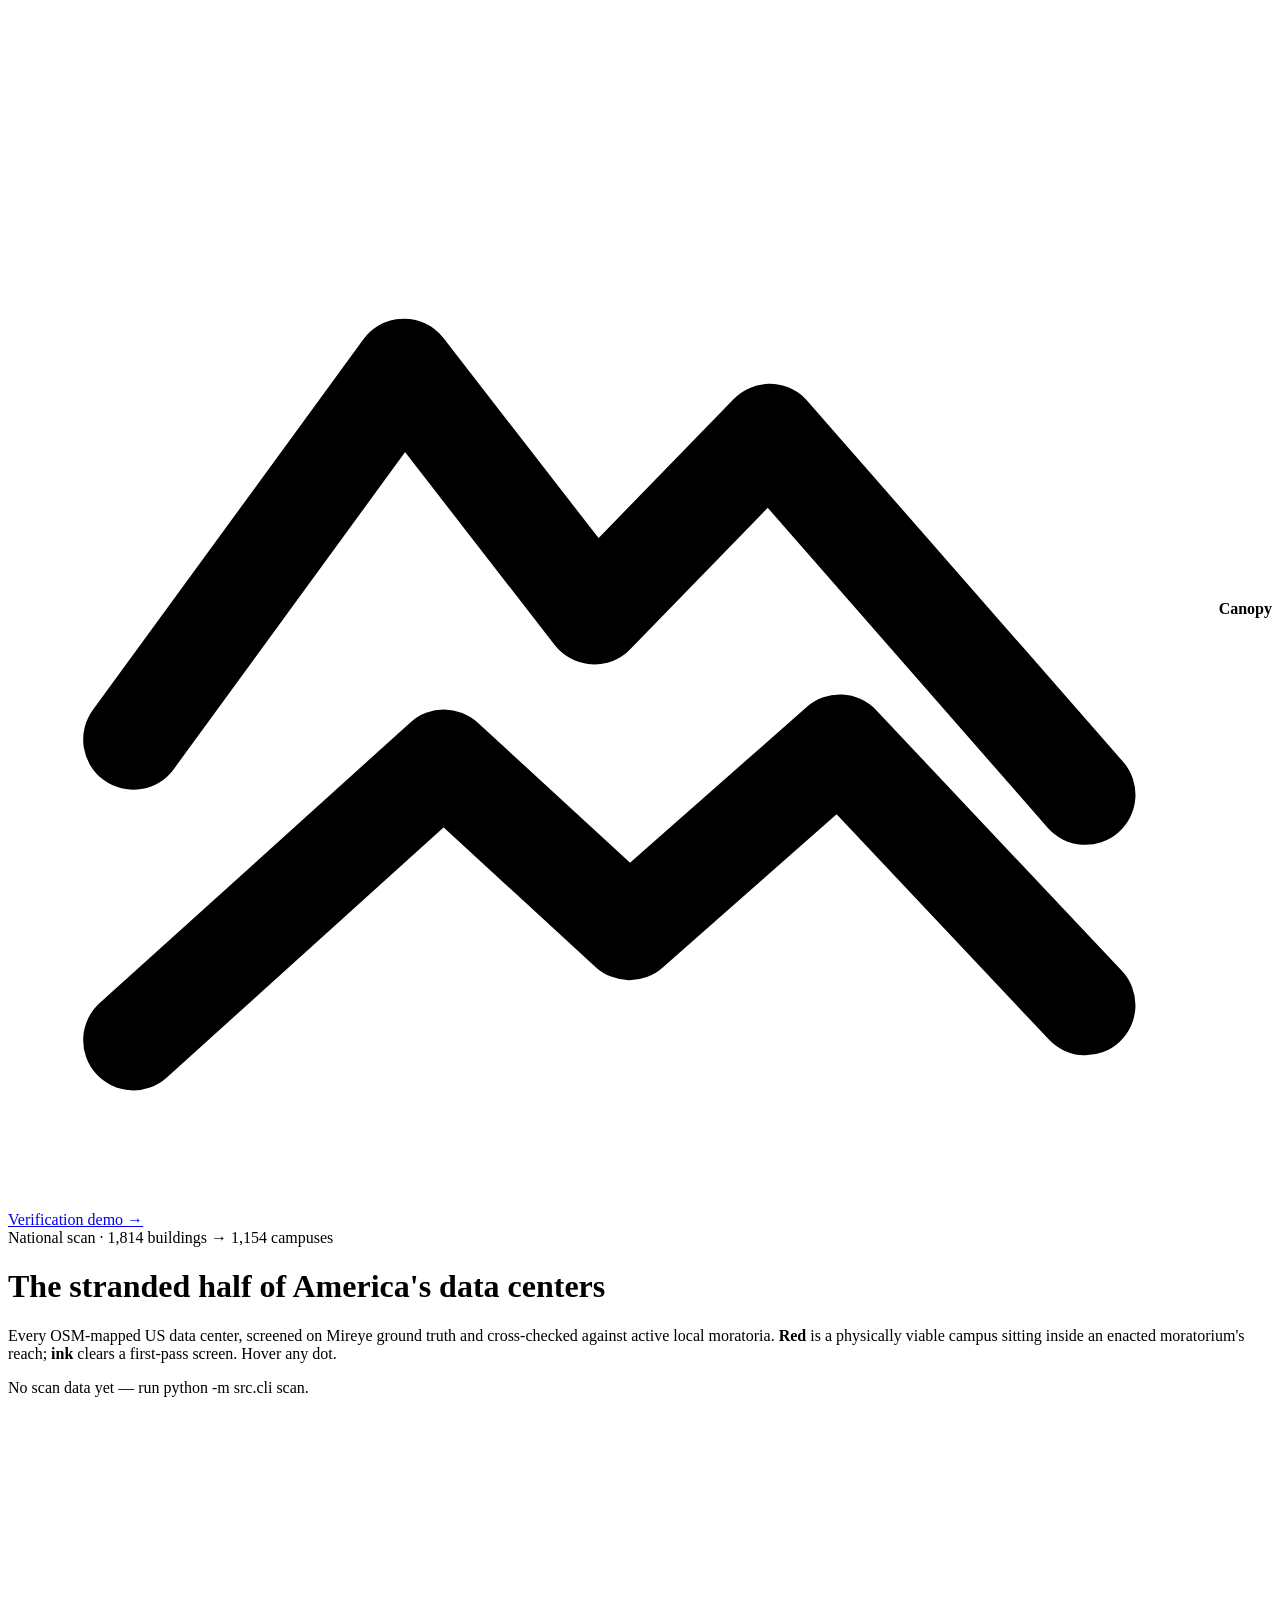
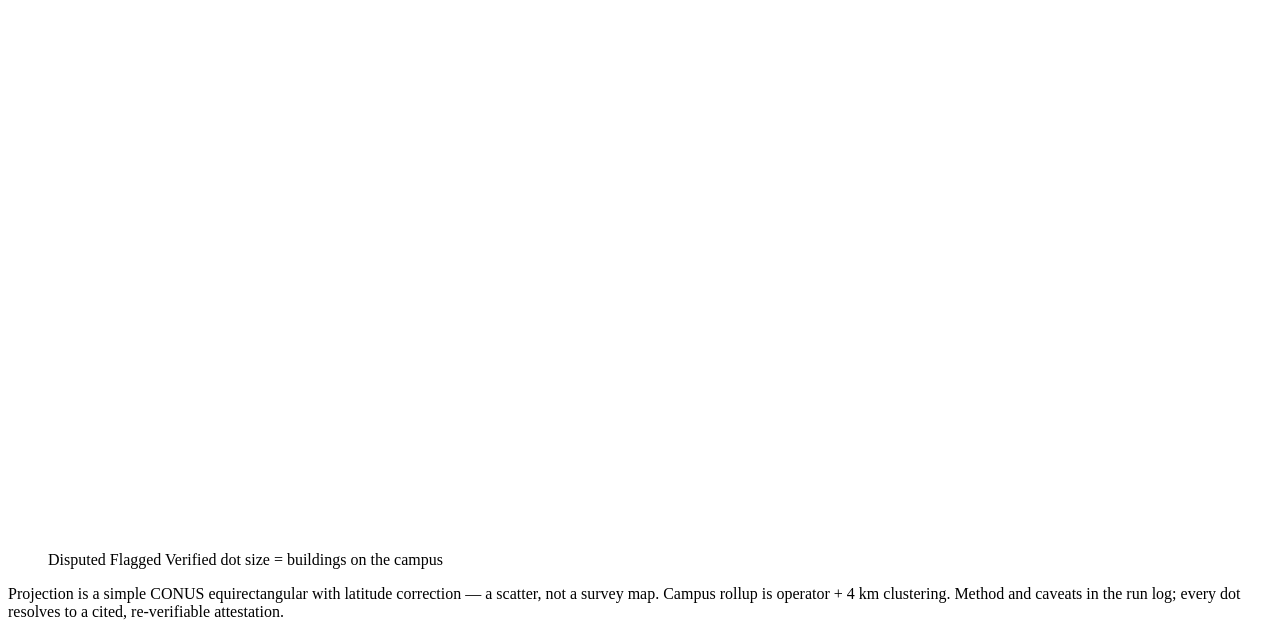
==== web/map.html @ 3ff2224b "feat(web): national map view of the stranded-half finding A /map page plots all 1,154 campuses as a " ====
<!doctype html>
<html lang="en">
<head>
<meta charset="utf-8">
<meta name="viewport" content="width=device-width, initial-scale=1">
<title>Canopy — the stranded half of America's data centers</title>
<link rel="icon" href="/static/img/logo.svg" type="image/svg+xml">
<link rel="preconnect" href="https://fonts.googleapis.com">
<link rel="preconnect" href="https://fonts.gstatic.com" crossorigin>
<link href="https://fonts.googleapis.com/css2?family=Inter+Tight:wght@400;500;600;700&family=JetBrains+Mono:wght@400;500;600&display=swap" rel="stylesheet">
<link rel="stylesheet" href="/static/style.css?v=14">
</head>
<body>

<header class="topbar">
  <div class="brand">
    <a href="/" style="display:flex;align-items:center;gap:.5rem;color:inherit;text-decoration:none;border:0">
      <svg viewBox="0 0 24 24" aria-hidden="true" fill="none" stroke="currentColor" stroke-width="2" stroke-linecap="round" stroke-linejoin="round"><path d="M2.5 14.6 7.9 7.2l3.8 4.9 3.5-3.6 6.3 7.2"/><path d="M2.5 20.6 8.7 15l3.7 3.4 4.2-3.7 4.9 5.2"/></svg>
      <b>Canopy</b>
    </a>
  </div>
  <div class="label"><a href="/">Verification demo →</a></div>
</header>

<div class="wrap map-wrap">
  <div class="map-head">
    <span class="label">National scan · 1,814 buildings → 1,154 campuses</span>
    <h1 class="display">The stranded half of America's data centers</h1>
    <p class="lede">Every OSM-mapped US data center, screened on Mireye ground truth and cross-checked
    against active local moratoria. <b class="accent">Red</b> is a physically viable campus sitting inside
    an enacted moratorium's reach; <b>ink</b> clears a first-pass screen. Hover any dot.</p>
  </div>

  <div class="map-stats" id="stats"></div>

  <figure class="map-figure">
    <svg id="map" viewBox="0 0 1000 620" role="img" aria-label="Map of US data centers by permitting risk"></svg>
    <div class="map-legend">
      <span><i class="dot-disputed"></i> Disputed</span>
      <span><i class="dot-flagged"></i> Flagged</span>
      <span><i class="dot-verified"></i> Verified</span>
      <span class="dim">dot size = buildings on the campus</span>
    </div>
    <div id="tip" class="map-tip" hidden></div>
  </figure>

  <p class="foot-note dim">Projection is a simple CONUS equirectangular with latitude correction —
  a scatter, not a survey map. Campus rollup is operator + 4&nbsp;km clustering. Method and caveats
  in the run log; every dot resolves to a cited, re-verifiable attestation.</p>
</div>

<script>
const NS = "http://www.w3.org/2000/svg";
const VERDICT_COLOR = { disputed: "var(--accent)", flagged: "var(--warn)", verified: "var(--ink-3)" };
// CONUS bounds; points outside (a few strays) are clamped in.
const B = { latMin: 24.0, latMax: 49.5, lngMin: -125.0, lngMax: -66.5 };
const W = 1000, H = 620, PAD = 24;
const MEAN_LAT_COS = Math.cos((B.latMin + B.latMax) / 2 * Math.PI / 180);

function project(lat, lng) {
  const x0 = B.lngMin, x1 = B.lngMax;
  const nx = (lng - x0) / (x1 - x0);
  const ny = (lat - B.latMin) / (B.latMax - B.latMin);
  // width driven by longitude corrected for latitude convergence, centered
  const spanX = (W - 2 * PAD);
  const x = PAD + nx * spanX;
  const y = PAD + (1 - ny) * (H - 2 * PAD);
  return [x, y];
}

async function main() {
  let rows;
  try {
    const r = await fetch("/scan/campuses");
    if (!r.ok) throw new Error(await r.text());
    rows = await r.json();
  } catch (e) {
    document.getElementById("stats").innerHTML =
      `<div class="error">No scan data yet — run <span class="mono">python -m src.cli scan</span>.</div>`;
    return;
  }

  const svg = document.getElementById("map");
  const counts = { disputed: 0, flagged: 0, verified: 0 };

  // Draw verified first, disputed last, so the red sits on top and reads as the story.
  const order = { verified: 0, flagged: 1, disputed: 2 };
  rows.sort((a, b) => order[a.verdict] - order[b.verdict]);

  for (const c of rows) {
    counts[c.verdict] = (counts[c.verdict] || 0) + 1;
    const [x, y] = project(c.lat, c.lng);
    if (x < 0 || x > W || y < 0 || y > H) continue;
    const dot = document.createElementNS(NS, "circle");
    dot.setAttribute("cx", x.toFixed(1));
    dot.setAttribute("cy", y.toFixed(1));
    dot.setAttribute("r", (1.7 + Math.min(3, Math.log2((c.building_count || 1) + 1))).toFixed(1));
    dot.setAttribute("fill", VERDICT_COLOR[c.verdict] || "var(--ink-3)");
    dot.setAttribute("fill-opacity", c.verdict === "verified" ? "0.5" : "0.85");
    dot.classList.add("mdot");
    dot.addEventListener("pointerenter", (e) => showTip(e, c));
    dot.addEventListener("pointerleave", hideTip);
    svg.appendChild(dot);
  }

  const total = rows.length;
  const pct = (n) => Math.round(n / total * 100);
  document.getElementById("stats").innerHTML = `
    <div class="stat"><span class="stat-n accent">${counts.disputed}</span><span class="stat-l">Disputed · ${pct(counts.disputed)}%</span></div>
    <div class="stat"><span class="stat-n">${counts.verified}</span><span class="stat-l">Verified · ${pct(counts.verified)}%</span></div>
    <div class="stat"><span class="stat-n">${counts.flagged}</span><span class="stat-l">Flagged · ${pct(counts.flagged)}%</span></div>
    <div class="stat"><span class="stat-n">${total}</span><span class="stat-l">Campuses screened</span></div>`;
}

const tip = () => document.getElementById("tip");
function showTip(e, c) {
  const t = tip();
  const perm = c.permitting == null ? "—" : c.permitting.toFixed(2);
  t.innerHTML = `<b>${esc(c.name)}</b> <span class="dim">${esc(c.operator || "")}</span><br>
    <span class="badge ${esc(c.verdict)}">${esc(c.verdict)}</span>
    <span class="mono">stranded ${c.stranded_viability.toFixed(2)} · phys ${c.physical_mean.toFixed(2)} · permit ${perm}</span><br>
    <span class="dim mono">${c.building_count} building${c.building_count === 1 ? "" : "s"}${c.top_lever ? " · " + esc(c.top_lever) : ""}</span>`;
  t.hidden = false;
  const rect = document.getElementById("map").getBoundingClientRect();
  const fx = e.clientX - rect.left, fy = e.clientY - rect.top;
  t.style.left = Math.min(rect.width - 240, fx + 14) + "px";
  t.style.top = (fy + 14) + "px";
}
function hideTip() { tip().hidden = true; }
const esc = (s) => String(s ?? "").replace(/[&<>"]/g, m => ({ "&": "&amp;", "<": "&lt;", ">": "&gt;", '"': "&quot;" }[m]));

main();
</script>
</body>
</html>
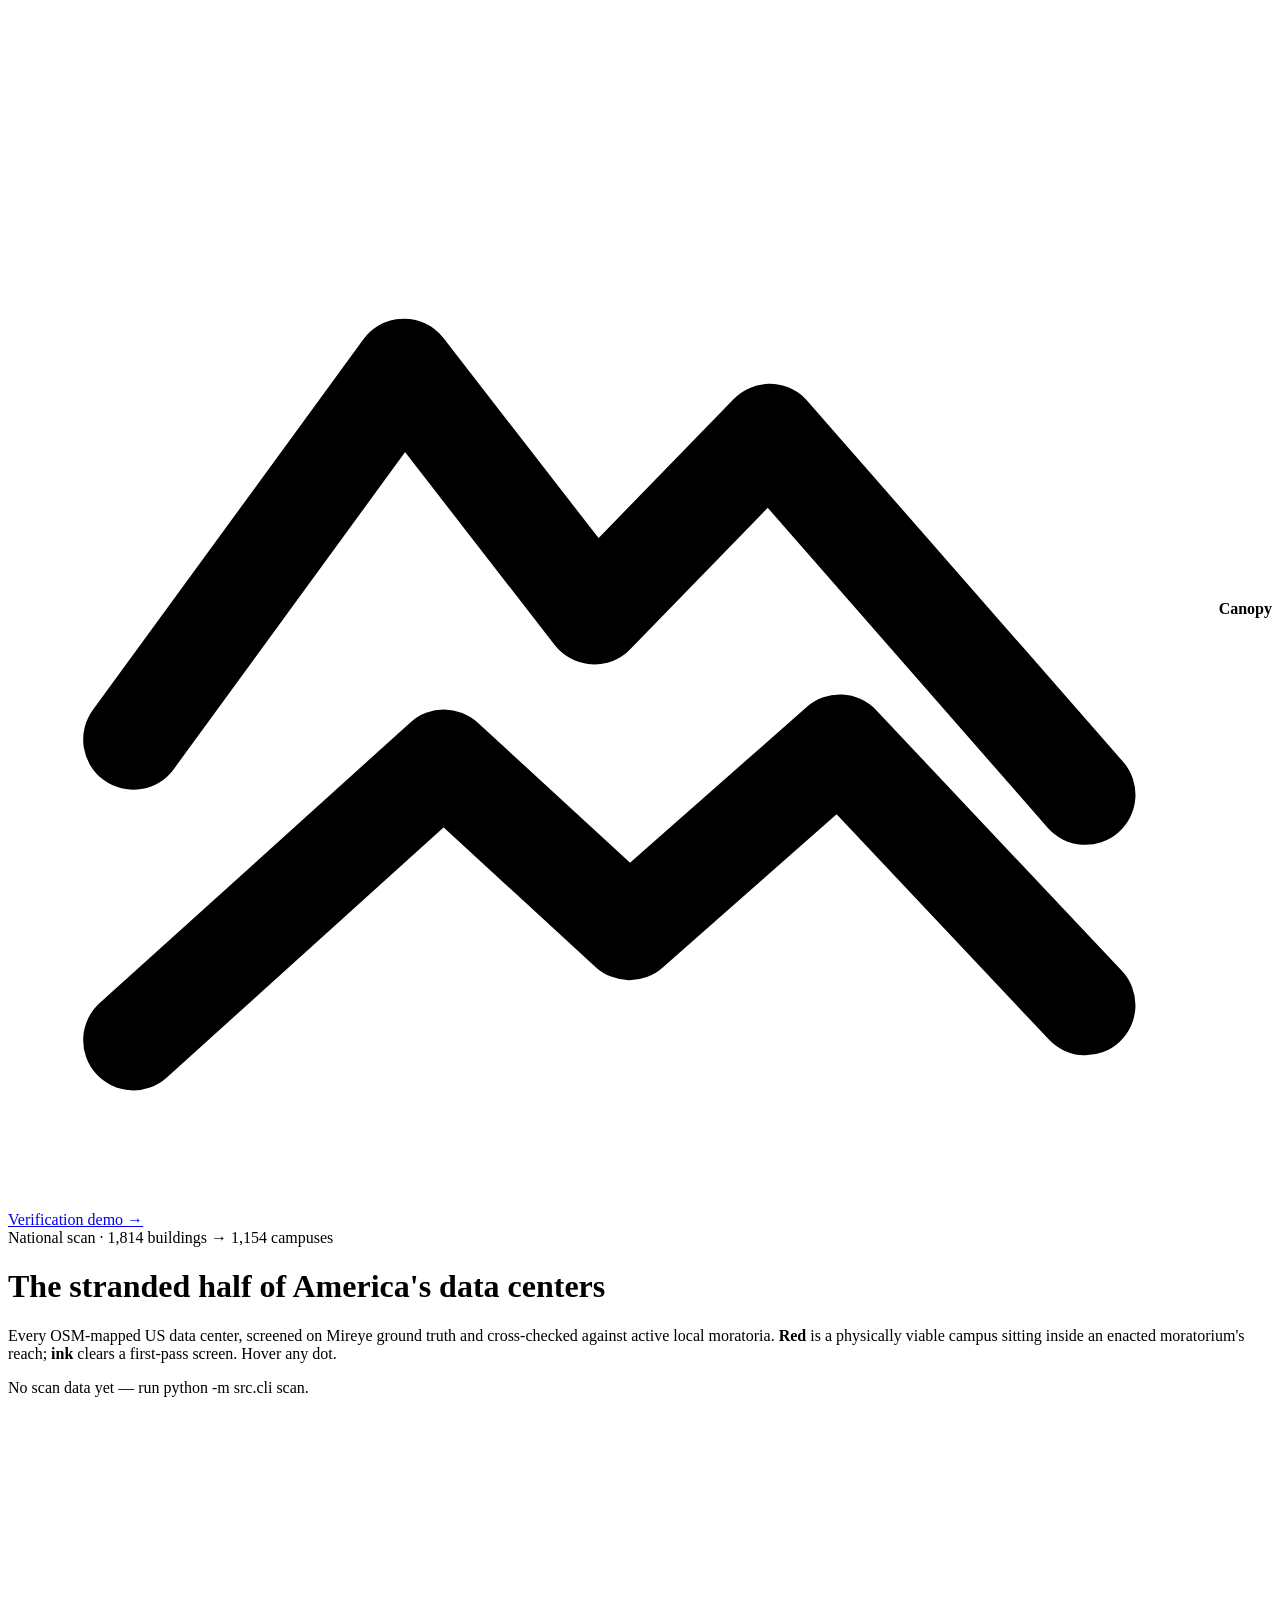
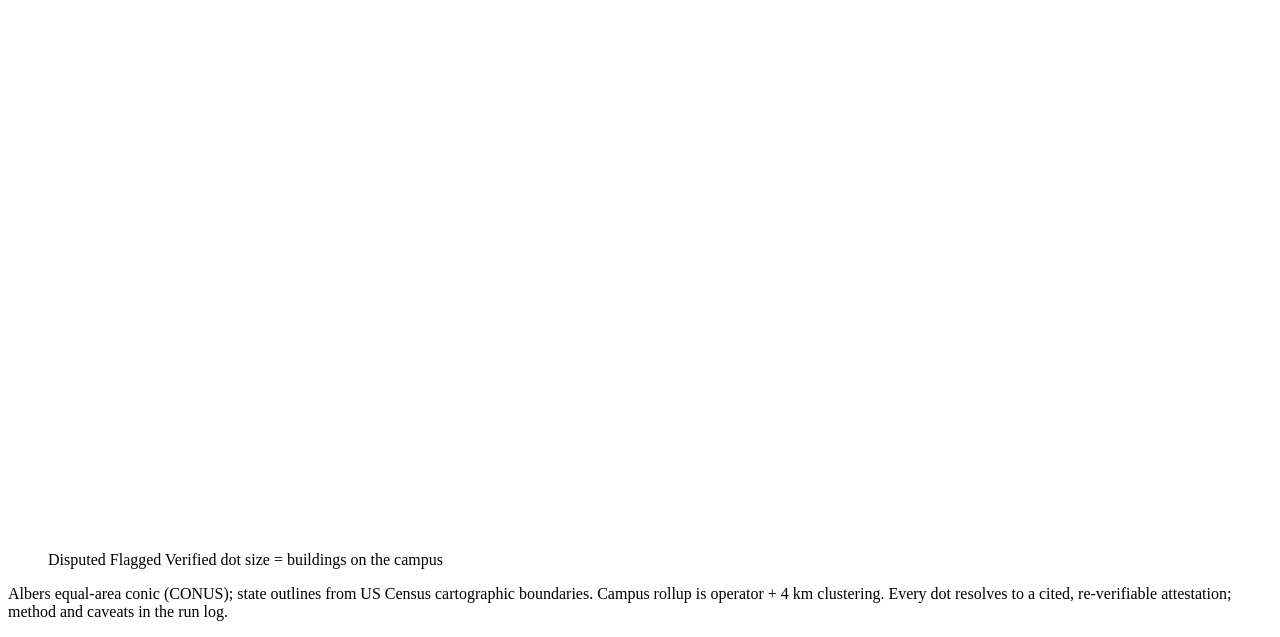
==== commit e3df0db1: "fix(map): real US map — Albers projection + Census state outlines The scatter read as a random dot c" ====
--- a/web/map.html
+++ b/web/map.html
@@ -8,7 +8,7 @@
 <link rel="preconnect" href="https://fonts.googleapis.com">
 <link rel="preconnect" href="https://fonts.gstatic.com" crossorigin>
 <link href="https://fonts.googleapis.com/css2?family=Inter+Tight:wght@400;500;600;700&family=JetBrains+Mono:wght@400;500;600&display=swap" rel="stylesheet">
-<link rel="stylesheet" href="/static/style.css?v=14">
+<link rel="stylesheet" href="/static/style.css?v=15">
 </head>
 <body>
 
@@ -44,31 +44,88 @@
     <div id="tip" class="map-tip" hidden></div>
   </figure>
 
-  <p class="foot-note dim">Projection is a simple CONUS equirectangular with latitude correction —
-  a scatter, not a survey map. Campus rollup is operator + 4&nbsp;km clustering. Method and caveats
-  in the run log; every dot resolves to a cited, re-verifiable attestation.</p>
+  <p class="foot-note dim">Albers equal-area conic (CONUS); state outlines from US Census cartographic
+  boundaries. Campus rollup is operator + 4&nbsp;km clustering. Every dot resolves to a cited,
+  re-verifiable attestation; method and caveats in the run log.</p>
 </div>
 
 <script>
 const NS = "http://www.w3.org/2000/svg";
 const VERDICT_COLOR = { disputed: "var(--accent)", flagged: "var(--warn)", verified: "var(--ink-3)" };
-// CONUS bounds; points outside (a few strays) are clamped in.
-const B = { latMin: 24.0, latMax: 49.5, lngMin: -125.0, lngMax: -66.5 };
-const W = 1000, H = 620, PAD = 24;
-const MEAN_LAT_COS = Math.cos((B.latMin + B.latMax) / 2 * Math.PI / 180);
+const W = 1000, H = 620, PAD = 30;
+const RAD = Math.PI / 180;
 
+// Albers equal-area conic — the standard CONUS projection, so the country reads as itself
+// instead of a stretched rectangle. Standard parallels 29.5°/45.5°, centred on -96°.
+const P1 = 29.5 * RAD, P2 = 45.5 * RAD, LAT0 = 37.5 * RAD, LNG0 = -96;
+const N = 0.5 * (Math.sin(P1) + Math.sin(P2));
+const C = Math.cos(P1) ** 2 + 2 * N * Math.sin(P1);
+const RHO0 = Math.sqrt(C - 2 * N * Math.sin(LAT0)) / N;
+
+function albersRaw(lat, lng) {
+  const theta = N * ((lng - LNG0) * RAD);
+  const rho = Math.sqrt(C - 2 * N * Math.sin(lat * RAD)) / N;
+  return [rho * Math.sin(theta), RHO0 - rho * Math.cos(theta)];
+}
+
+// Fit the raw projection into the viewport: computed once from the state outlines so the
+// dots and the map share the exact same transform.
+let FIT = null;
+function fitFrom(bounds) {
+  const s = Math.min((W - 2 * PAD) / (bounds.maxx - bounds.minx),
+                     (H - 2 * PAD) / (bounds.maxy - bounds.miny));
+  const tx = (W - s * (bounds.maxx + bounds.minx)) / 2;
+  const ty = (H - s * (bounds.maxy + bounds.miny)) / 2;
+  FIT = { s, tx, ty };
+}
 function project(lat, lng) {
-  const x0 = B.lngMin, x1 = B.lngMax;
-  const nx = (lng - x0) / (x1 - x0);
-  const ny = (lat - B.latMin) / (B.latMax - B.latMin);
-  // width driven by longitude corrected for latitude convergence, centered
-  const spanX = (W - 2 * PAD);
-  const x = PAD + nx * spanX;
-  const y = PAD + (1 - ny) * (H - 2 * PAD);
-  return [x, y];
+  const [rx, ry] = albersRaw(lat, lng);
+  return [rx * FIT.s + FIT.tx, ry * FIT.s + FIT.ty];
+}
+
+function drawOutline(svg, states) {
+  // First pass: raw bounds across every ring, to compute FIT.
+  let minx = Infinity, miny = Infinity, maxx = -Infinity, maxy = -Infinity;
+  const polys = [];
+  for (const st of states) {
+    const geom = st.geometry;
+    const multi = geom.type === "MultiPolygon" ? geom.coordinates : [geom.coordinates];
+    for (const poly of multi) {
+      for (const ring of poly) {
+        const pts = ring.map(([lng, lat]) => albersRaw(lat, lng));
+        for (const [x, y] of pts) {
+          if (x < minx) minx = x; if (x > maxx) maxx = x;
+          if (y < miny) miny = y; if (y > maxy) maxy = y;
+        }
+        polys.push(pts);
+      }
+    }
+  }
+  fitFrom({ minx, miny, maxx, maxy });
+  // Second pass: emit scaled paths.
+  const g = document.createElementNS(NS, "g");
+  g.setAttribute("class", "states");
+  for (const pts of polys) {
+    const path = document.createElementNS(NS, "path");
+    let d = "";
+    pts.forEach(([x, y], i) => { d += (i ? "L" : "M") + (x * FIT.s + FIT.tx).toFixed(1) + " " + (y * FIT.s + FIT.ty).toFixed(1); });
+    path.setAttribute("d", d + "Z");
+    g.appendChild(path);
+  }
+  svg.appendChild(g);
 }
 
 async function main() {
+  const svg = document.getElementById("map");
+
+  // Outline first (so FIT exists and dots align to it), then the campuses.
+  let states = [];
+  try {
+    states = (await (await fetch("/static/us-states.json")).json()).states;
+    drawOutline(svg, states);
+  } catch (e) { /* no outline — fall back to fixed bounds below */ }
+  if (!FIT) fitFrom({ ...albersBoundsFallback() });
+
   let rows;
   try {
     const r = await fetch("/scan/campuses");
@@ -80,23 +137,20 @@
     return;
   }
 
-  const svg = document.getElementById("map");
   const counts = { disputed: 0, flagged: 0, verified: 0 };
-
-  // Draw verified first, disputed last, so the red sits on top and reads as the story.
-  const order = { verified: 0, flagged: 1, disputed: 2 };
+  const order = { verified: 0, flagged: 1, disputed: 2 };  // red drawn last, on top
   rows.sort((a, b) => order[a.verdict] - order[b.verdict]);
 
   for (const c of rows) {
     counts[c.verdict] = (counts[c.verdict] || 0) + 1;
     const [x, y] = project(c.lat, c.lng);
-    if (x < 0 || x > W || y < 0 || y > H) continue;
+    if (x < -20 || x > W + 20 || y < -20 || y > H + 20) continue;
     const dot = document.createElementNS(NS, "circle");
     dot.setAttribute("cx", x.toFixed(1));
     dot.setAttribute("cy", y.toFixed(1));
-    dot.setAttribute("r", (1.7 + Math.min(3, Math.log2((c.building_count || 1) + 1))).toFixed(1));
+    dot.setAttribute("r", (1.6 + Math.min(2.6, Math.log2((c.building_count || 1) + 1))).toFixed(1));
     dot.setAttribute("fill", VERDICT_COLOR[c.verdict] || "var(--ink-3)");
-    dot.setAttribute("fill-opacity", c.verdict === "verified" ? "0.5" : "0.85");
+    dot.setAttribute("fill-opacity", c.verdict === "verified" ? "0.55" : "0.9");
     dot.classList.add("mdot");
     dot.addEventListener("pointerenter", (e) => showTip(e, c));
     dot.addEventListener("pointerleave", hideTip);
@@ -110,6 +164,15 @@
     <div class="stat"><span class="stat-n">${counts.verified}</span><span class="stat-l">Verified · ${pct(counts.verified)}%</span></div>
     <div class="stat"><span class="stat-n">${counts.flagged}</span><span class="stat-l">Flagged · ${pct(counts.flagged)}%</span></div>
     <div class="stat"><span class="stat-n">${total}</span><span class="stat-l">Campuses screened</span></div>`;
+}
+
+function albersBoundsFallback() {
+  // If the outline fails to load, fit to the CONUS corners so dots still land sensibly.
+  const corners = [[49.4, -125], [49.4, -66.9], [24.5, -66.9], [24.5, -125]].map(([la, ln]) => albersRaw(la, ln));
+  return {
+    minx: Math.min(...corners.map(c => c[0])), maxx: Math.max(...corners.map(c => c[0])),
+    miny: Math.min(...corners.map(c => c[1])), maxy: Math.max(...corners.map(c => c[1])),
+  };
 }
 
 const tip = () => document.getElementById("tip");
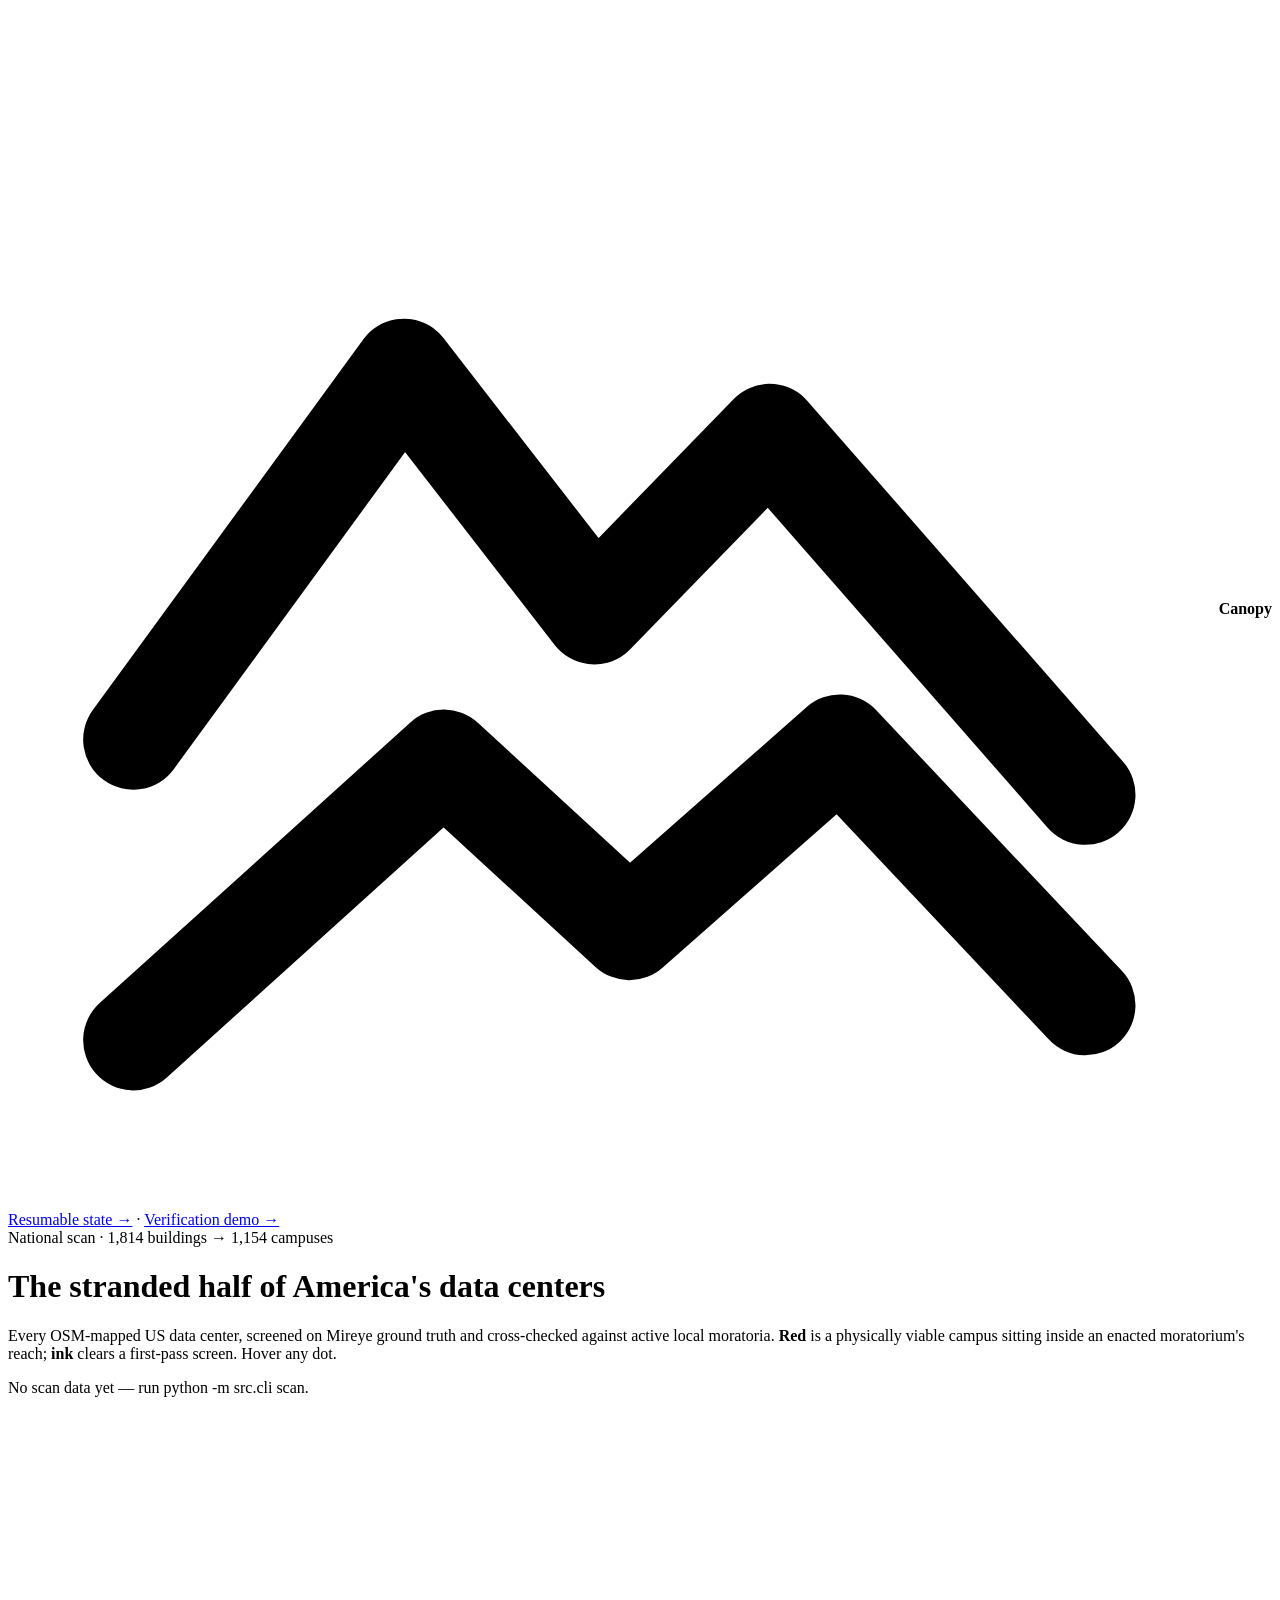
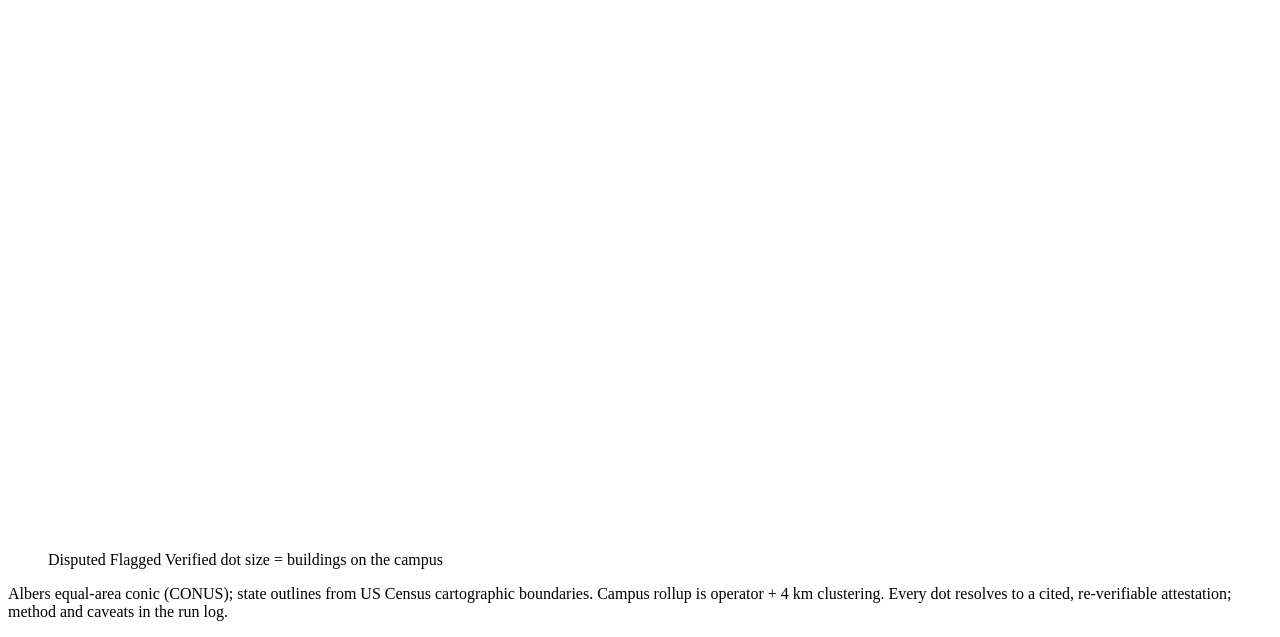
==== commit 795c0e08: "feat(scan): resumable-state demo UI — the checkpoint made clickable New /scan/resume-ui page + /scan" ====
--- a/web/map.html
+++ b/web/map.html
@@ -8,7 +8,7 @@
 <link rel="preconnect" href="https://fonts.googleapis.com">
 <link rel="preconnect" href="https://fonts.gstatic.com" crossorigin>
 <link href="https://fonts.googleapis.com/css2?family=Inter+Tight:wght@400;500;600;700&family=JetBrains+Mono:wght@400;500;600&display=swap" rel="stylesheet">
-<link rel="stylesheet" href="/static/style.css?v=15">
+<link rel="stylesheet" href="/static/style.css?v=17">
 </head>
 <body>
 
@@ -19,7 +19,7 @@
       <b>Canopy</b>
     </a>
   </div>
-  <div class="label"><a href="/">Verification demo →</a></div>
+  <div class="label"><a href="/scan/resume-ui">Resumable state →</a> · <a href="/">Verification demo →</a></div>
 </header>
 
 <div class="wrap map-wrap">
@@ -65,7 +65,9 @@
 function albersRaw(lat, lng) {
   const theta = N * ((lng - LNG0) * RAD);
   const rho = Math.sqrt(C - 2 * N * Math.sin(lat * RAD)) / N;
-  return [rho * Math.sin(theta), RHO0 - rho * Math.cos(theta)];
+  // y is negated vs the textbook conic: SVG's y-axis points down, so without the flip
+  // higher latitudes land lower on screen and the whole map renders upside down.
+  return [rho * Math.sin(theta), rho * Math.cos(theta) - RHO0];
 }
 
 // Fit the raw projection into the viewport: computed once from the state outlines so the
@@ -157,6 +159,8 @@
     svg.appendChild(dot);
   }
 
+  drawCityAnchors(svg);
+
   const total = rows.length;
   const pct = (n) => Math.round(n / total * 100);
   document.getElementById("stats").innerHTML = `
@@ -166,6 +170,32 @@
     <div class="stat"><span class="stat-n">${total}</span><span class="stat-l">Campuses screened</span></div>`;
 }
 
+// A sparse set of metro anchors so the eye can place the scatter — the dots make sense
+// once you can see they cluster on Ashburn/NoVA, Dallas, Phoenix, the Bay, etc.
+const CITIES = [
+  ["Seattle", 47.61, -122.33], ["Bay Area", 37.60, -122.10], ["Los Angeles", 34.05, -118.24],
+  ["Phoenix", 33.45, -112.07], ["Dallas", 32.78, -96.80], ["Chicago", 41.88, -87.63],
+  ["Ashburn, VA", 39.04, -77.49], ["New York", 40.71, -74.01], ["Atlanta", 33.75, -84.39],
+  ["Miami", 25.77, -80.19], ["Denver", 39.74, -104.99], ["Omaha", 41.26, -95.94],
+];
+
+function drawCityAnchors(svg) {
+  const g = document.createElementNS(NS, "g");
+  g.setAttribute("class", "cities");
+  for (const [name, lat, lng] of CITIES) {
+    const [x, y] = project(lat, lng);
+    const tick = document.createElementNS(NS, "circle");
+    tick.setAttribute("cx", x.toFixed(1)); tick.setAttribute("cy", y.toFixed(1));
+    tick.setAttribute("r", "1.6"); tick.setAttribute("class", "city-tick");
+    const label = document.createElementNS(NS, "text");
+    label.setAttribute("x", (x + 5).toFixed(1)); label.setAttribute("y", (y + 3).toFixed(1));
+    label.setAttribute("class", "city-label");
+    label.textContent = name;
+    g.appendChild(tick); g.appendChild(label);
+  }
+  svg.appendChild(g);  // above the outline, below the campus dots drawn earlier? no — after
+}
+
 function albersBoundsFallback() {
   // If the outline fails to load, fit to the CONUS corners so dots still land sensibly.
   const corners = [[49.4, -125], [49.4, -66.9], [24.5, -66.9], [24.5, -125]].map(([la, ln]) => albersRaw(la, ln));
@@ -182,7 +212,8 @@
   t.innerHTML = `<b>${esc(c.name)}</b> <span class="dim">${esc(c.operator || "")}</span><br>
     <span class="badge ${esc(c.verdict)}">${esc(c.verdict)}</span>
     <span class="mono">stranded ${c.stranded_viability.toFixed(2)} · phys ${c.physical_mean.toFixed(2)} · permit ${perm}</span><br>
-    <span class="dim mono">${c.building_count} building${c.building_count === 1 ? "" : "s"}${c.top_lever ? " · " + esc(c.top_lever) : ""}</span>`;
+    <span class="dim mono">${c.building_count} building${c.building_count === 1 ? "" : "s"}${c.top_lever ? " · " + esc(c.top_lever) : ""}</span><br>
+    <span class="dim mono">${c.lat.toFixed(4)}, ${c.lng.toFixed(4)}</span>`;
   t.hidden = false;
   const rect = document.getElementById("map").getBoundingClientRect();
   const fx = e.clientX - rect.left, fy = e.clientY - rect.top;
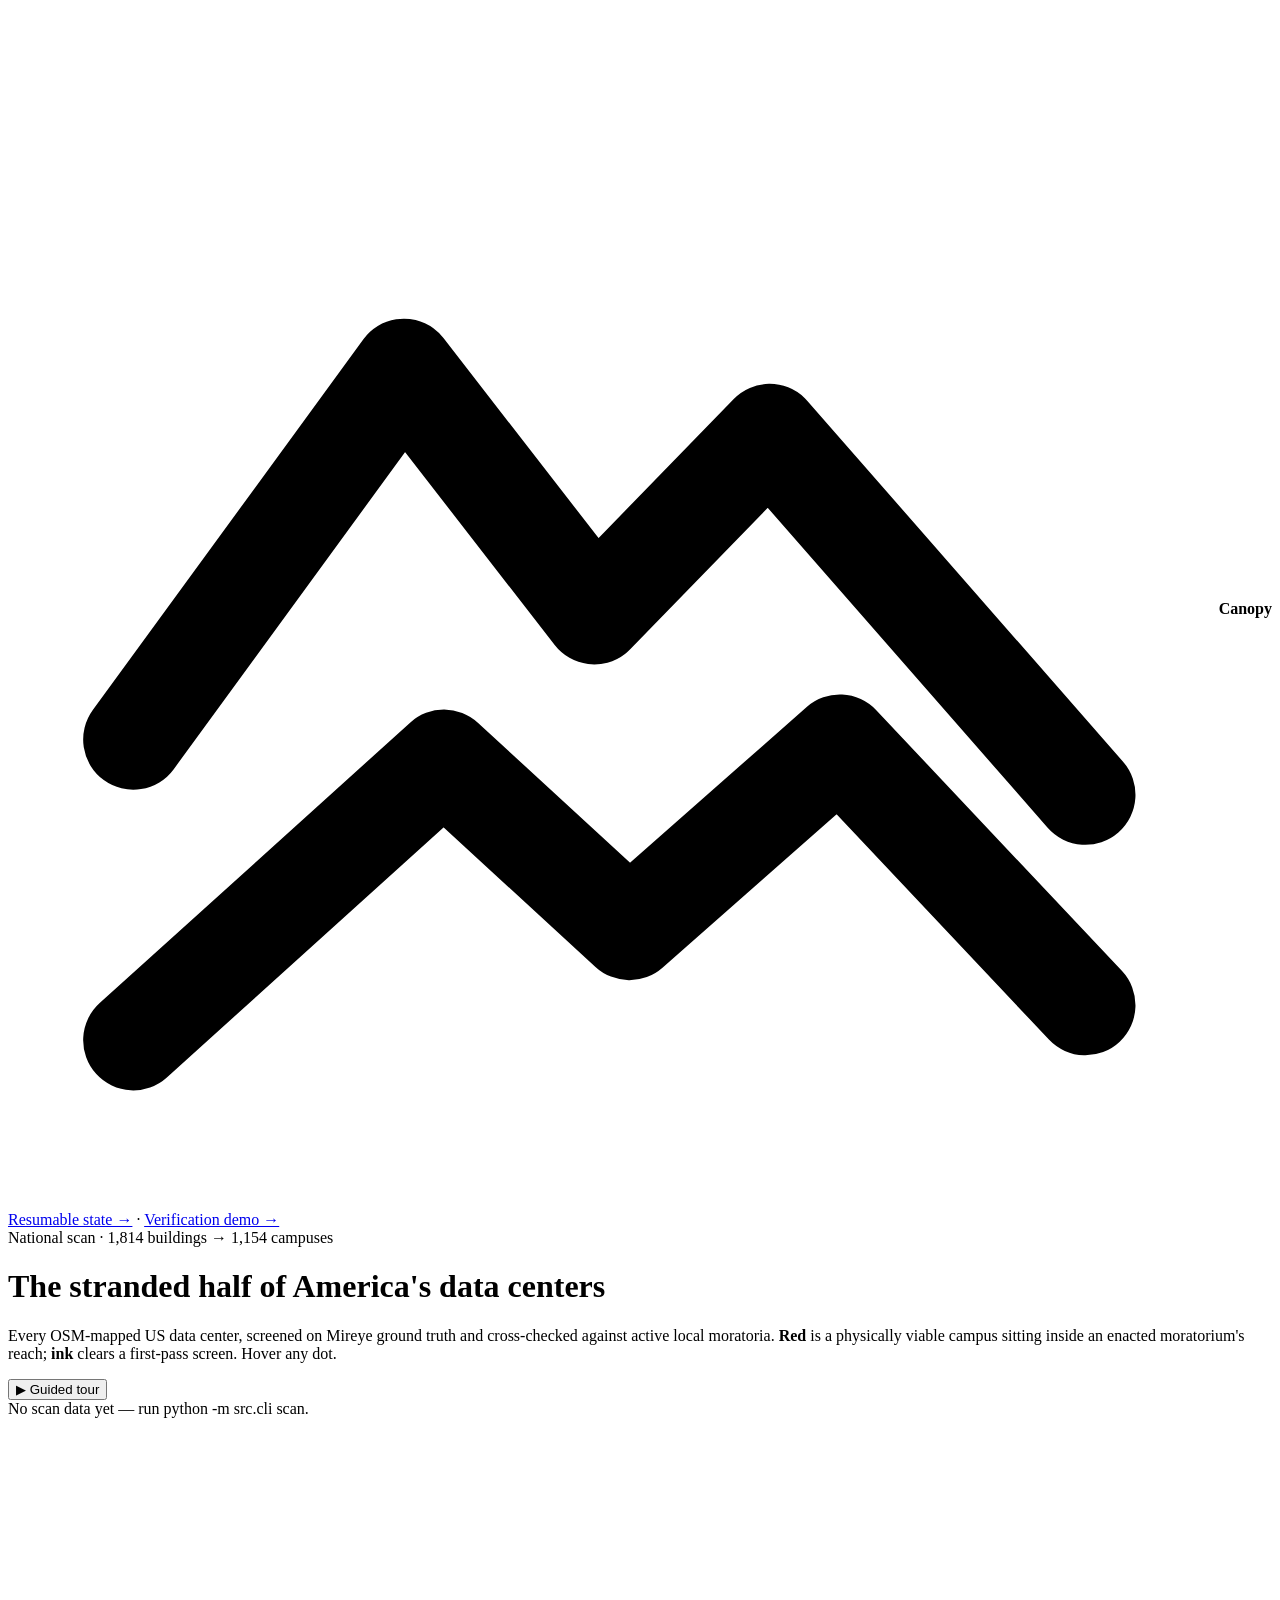
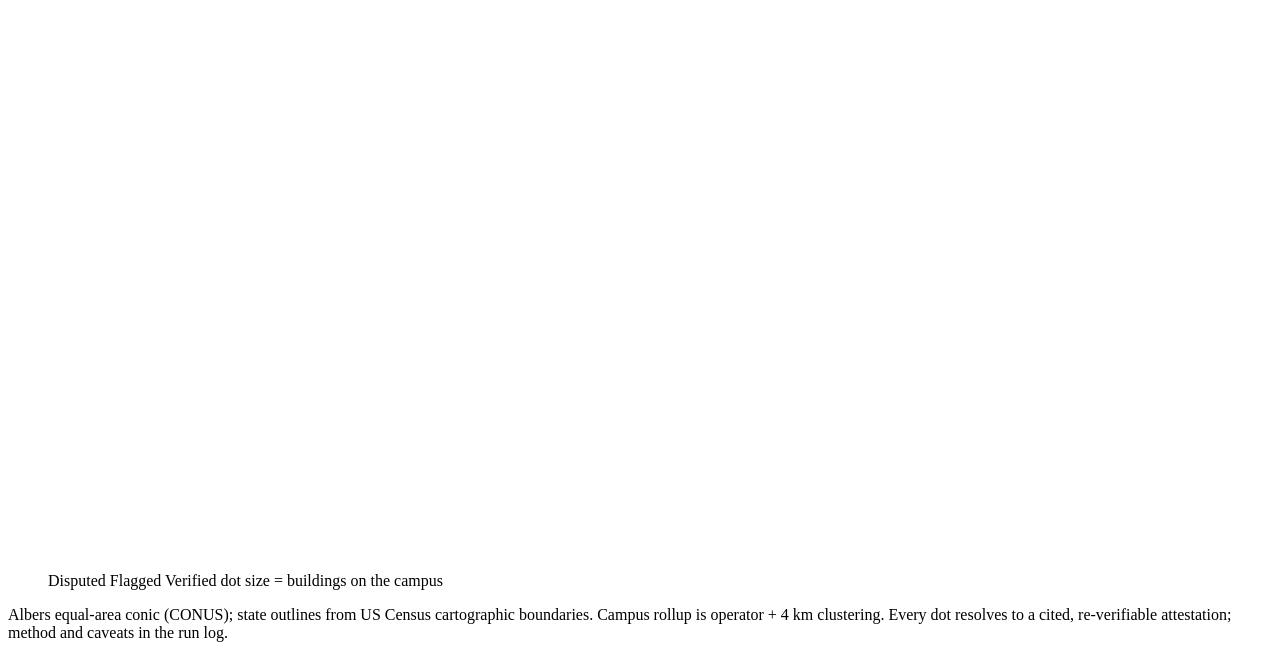
==== commit 4a9c0daf: "feat(map): guided story tour over the national scan Four numbered narrator pins (Ashburn/Columbus/Ph" ====
--- a/web/map.html
+++ b/web/map.html
@@ -29,6 +29,7 @@
     <p class="lede">Every OSM-mapped US data center, screened on Mireye ground truth and cross-checked
     against active local moratoria. <b class="accent">Red</b> is a physically viable campus sitting inside
     an enacted moratorium's reach; <b>ink</b> clears a first-pass screen. Hover any dot.</p>
+    <button type="button" id="tour-start" class="cta">▶ Guided tour</button>
   </div>
 
   <div class="map-stats" id="stats"></div>
@@ -42,6 +43,16 @@
       <span class="dim">dot size = buildings on the campus</span>
     </div>
     <div id="tip" class="map-tip" hidden></div>
+    <div id="tour-panel" class="tour-panel" hidden aria-live="polite">
+      <div class="tour-head"><span class="tour-num" id="tour-num"></span><b id="tour-title"></b>
+        <button id="tour-close" class="tour-close" aria-label="Close tour">✕</button></div>
+      <p class="tour-body" id="tour-body"></p>
+      <div class="tour-nav">
+        <button id="tour-prev" class="tour-btn">← Prev</button>
+        <span id="tour-count" class="dim mono"></span>
+        <button id="tour-next" class="tour-btn">Next →</button>
+      </div>
+    </div>
   </figure>
 
   <p class="foot-note dim">Albers equal-area conic (CONUS); state outlines from US Census cartographic
@@ -160,6 +171,7 @@
   }
 
   drawCityAnchors(svg);
+  initTour(svg);
 
   const total = rows.length;
   const pct = (n) => Math.round(n / total * 100);
@@ -194,6 +206,83 @@
     g.appendChild(tick); g.appendChild(label);
   }
   svg.appendChild(g);  // above the outline, below the campus dots drawn earlier? no — after
+}
+
+// --- guided story tour -------------------------------------------------------
+// Four narrator pins over the scatter, each with the finding's story for that market.
+// Same coordinates as the demo's data-center examples, so the site stays consistent.
+const TOUR = [
+  { n: 1, name: "Ashburn, VA", lat: 39.0438, lng: -77.4874, verdict: "disputed",
+    body: "Data-center capital of the world — flawless on every engineering axis, contested on the two that never appear on a site plan: an ozone nonattainment area and five active county moratoria within 80 km." },
+  { n: 2, name: "Columbus, OH", lat: 39.9612, lng: -82.9988, verdict: "disputed",
+    body: "The Tier-2 market Mireye's own blog recommends fleeing TO — and it scores the worst permitting risk in the sample, with 9 active moratoria within 80 km. The escape hatch is more restricted than the market it escapes." },
+  { n: 3, name: "Phoenix, AZ", lat: 33.4484, lng: -112.074, verdict: "verified",
+    body: "Inverts the story: zero moratoria, a clean verdict — but the lowest externalities score in the set. The risk here is water and heat, not politics." },
+  { n: 4, name: "Council Bluffs, IA", lat: 41.2619, lng: -95.8608, verdict: "flagged",
+    body: "Google/Meta alley. Strong physicals, but a nearby moratorium keeps it honest — a named risk to resolve early, not a no." },
+];
+
+let tourPins = [], tourIdx = -1, tourSvg = null;
+
+function initTour(svg) {
+  tourSvg = svg;
+  const g = document.createElementNS(NS, "g");
+  g.setAttribute("class", "tour-pins");
+  tourPins = TOUR.map((stop, i) => {
+    const [x, y] = project(stop.lat, stop.lng);
+    const ring = document.createElementNS(NS, "circle");
+    ring.setAttribute("cx", x.toFixed(1)); ring.setAttribute("cy", y.toFixed(1));
+    ring.setAttribute("r", "10"); ring.setAttribute("class", "tour-ring"); ring.setAttribute("hidden", "");
+    const pin = document.createElementNS(NS, "circle");
+    pin.setAttribute("cx", x.toFixed(1)); pin.setAttribute("cy", y.toFixed(1));
+    pin.setAttribute("r", "7"); pin.setAttribute("class", "tour-pin");
+    pin.style.cursor = "pointer";
+    pin.addEventListener("click", () => gotoStop(i));
+    const label = document.createElementNS(NS, "text");
+    label.setAttribute("x", x.toFixed(1)); label.setAttribute("y", (y + 3).toFixed(1));
+    label.setAttribute("class", "tour-pin-num"); label.textContent = String(stop.n);
+    g.append(ring, pin, label);
+    return { ring, pin, label };
+  });
+  svg.appendChild(g);
+
+  document.getElementById("tour-start").onclick = () => gotoStop(0);
+  document.getElementById("tour-close").onclick = endTour;
+  document.getElementById("tour-prev").onclick = () => gotoStop(Math.max(0, tourIdx - 1));
+  document.getElementById("tour-next").onclick = () => gotoStop(Math.min(TOUR.length - 1, tourIdx + 1));
+  document.addEventListener("keydown", (e) => {
+    if (e.key === "Escape") return endTour();
+    const digit = Number(e.key);
+    if (digit >= 1 && digit <= TOUR.length) gotoStop(digit - 1);
+    else if (tourIdx >= 0 && e.key === "ArrowRight") gotoStop(Math.min(TOUR.length - 1, tourIdx + 1));
+    else if (tourIdx >= 0 && e.key === "ArrowLeft") gotoStop(Math.max(0, tourIdx - 1));
+  });
+}
+
+function gotoStop(i) {
+  tourIdx = i;
+  const stop = TOUR[i];
+  tourSvg.classList.add("touring");  // dims the campus dots via CSS
+  tourPins.forEach((p, j) => {
+    p.pin.classList.toggle("focused", j === i);
+    if (j === i) p.ring.removeAttribute("hidden"); else p.ring.setAttribute("hidden", "");
+  });
+  const panel = document.getElementById("tour-panel");
+  panel.hidden = false;
+  document.getElementById("tour-num").textContent = stop.n;
+  document.getElementById("tour-num").className = "tour-num v-" + stop.verdict;
+  document.getElementById("tour-title").textContent = stop.name + " · " + stop.verdict.toUpperCase();
+  document.getElementById("tour-body").textContent = stop.body;
+  document.getElementById("tour-count").textContent = `${i + 1} / ${TOUR.length}`;
+  document.getElementById("tour-prev").disabled = i === 0;
+  document.getElementById("tour-next").disabled = i === TOUR.length - 1;
+}
+
+function endTour() {
+  tourIdx = -1;
+  if (tourSvg) tourSvg.classList.remove("touring");
+  tourPins.forEach((p) => { p.pin.classList.remove("focused"); p.ring.setAttribute("hidden", ""); });
+  document.getElementById("tour-panel").hidden = true;
 }
 
 function albersBoundsFallback() {
